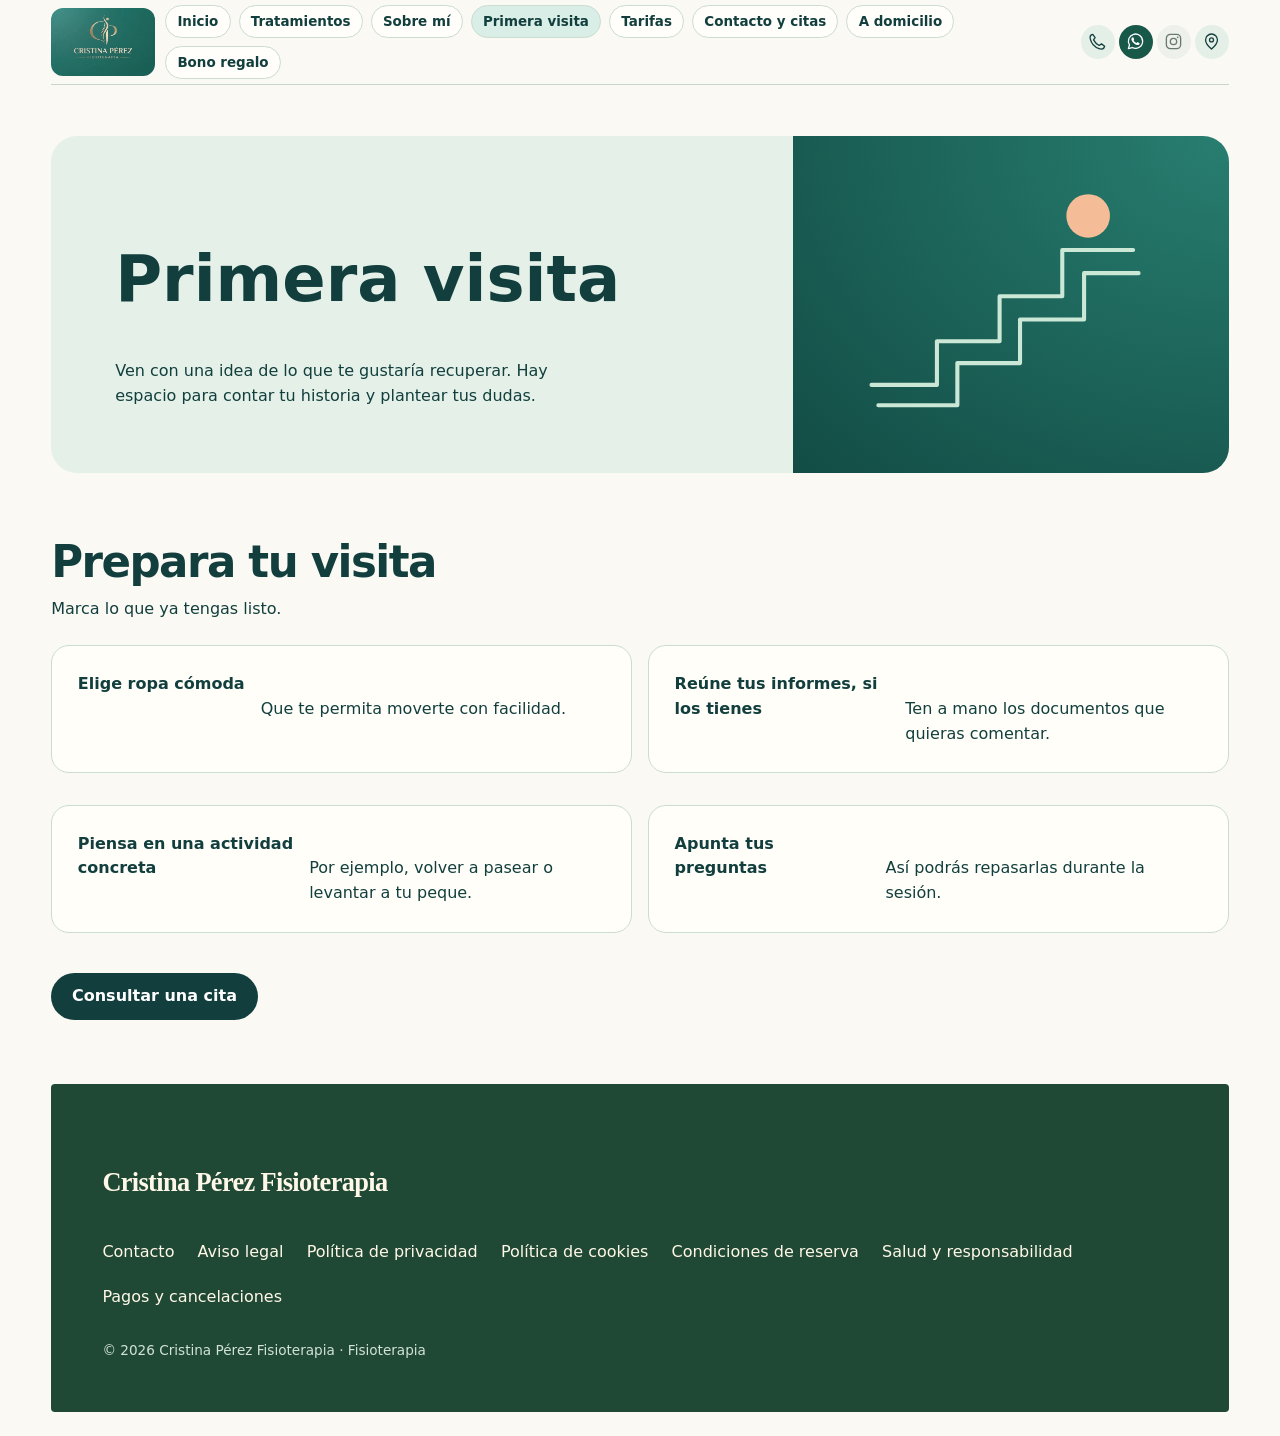
==== primera-visita/index.html @ 418c9888 "Migrar la web de Cristina Pérez a seis páginas independientes" ====
<!doctype html>
<html lang="es">
<head>
<meta charset="utf-8">
<meta name="viewport" content="width=device-width,initial-scale=1">
<title>Primera visita · Cristina Pérez Fisioterapia en Burgos</title>
<link rel="stylesheet" href="../style.css">
<script defer src="../menu.js">
</script>
</head>
<body>
<div class="wp-site-blocks">
<a class="skip" href="#contenido">Saltar al contenido</a>
<header class="wp-block-template-part">
<div class="cf-header-row">
<a class="cf-brand" href="../index.html" rel="home">
<img src="../assets/cristina-perez-fisioterapia.png" width="820" height="538" alt="Cristina Pérez Fisioterapia — Inicio">
</a>
<nav class="site-nav" aria-label="Menú principal">
<button class="menu-toggle" aria-expanded="false" aria-controls="menu-links">Menú</button>
<div id="menu-links">
<a href="../index.html">Inicio</a>
<a href="../tratamientos/index.html">Tratamientos</a>
<a href="../sobre-mi/index.html">Sobre mí</a>
<a href="../primera-visita/index.html" aria-current="page">Primera visita</a>
<a href="../tarifas/index.html">Tarifas</a>
<a href="../contacto-y-citas/index.html">Contacto y citas</a>
<a href="../tarifas/index.html#domicilio">A domicilio</a>
<a href="../tarifas/index.html#bono-regalo">Bono regalo</a>
</div>
</nav>
<div class="cf-contact-strip" role="group" aria-label="Contacto y redes sociales">
<a href="tel:+34682809669" aria-label="Llamar al 682 809 669" title="Llamar al 682 809 669">
<svg aria-hidden="true" viewBox="0 0 24 24">
<path d="m6 3 3 4-2 3a17 17 0 0 0 7 7l3-2 4 3c-1 4-4 4-7 3C8 19 4 14 2.8 8.4 2.3 5.6 3.2 3.5 6 3Z"/>
</svg>
</a>
<a class="cf-contact-whatsapp" aria-label="Escribir por WhatsApp" title="Escribir por WhatsApp" href="https://wa.me/34682809669?text=Hola%2C%20me%20gustar%C3%ADa%20contactar%20con%20la%20consulta%20de%20fisioterapia.">
<svg aria-hidden="true" viewBox="0 0 24 24">
<path d="M21 11.6a9 9 0 0 1-13.2 8L3 21l1.4-4.6A9 9 0 1 1 21 11.6Z"/>
<path fill="currentColor" stroke="none" d="M8.1 7c.3-.3.9-.3 1.2-.1l1 2.1c.2.3 0 .6-.2.9l-.5.6c.8 1.6 2 2.8 3.8 3.5l.7-.9c.2-.3.5-.4.8-.2l2 .9c.3.2.3.5.2.9-.3 1.4-1.6 2.1-2.9 1.8-3.6-.8-7-4-7.4-7.2-.1-.9.5-1.8 1.3-2.3Z"/>
</svg>
</a>
<button type="button" disabled aria-label="Instagram, próximamente" title="Instagram, próximamente">
<svg aria-hidden="true" viewBox="0 0 24 24">
<rect x="3" y="3" width="18" height="18" rx="5"/>
<circle cx="12" cy="12" r="4"/>
<circle cx="17.3" cy="6.8" r="1" fill="currentColor" stroke="none"/>
</svg>
</button>
<a href="https://www.google.com/maps/search/?api=1&amp;query=C%2F%20Trujillo%206-8%2C%2009007%20Burgos%2C%20Espa%C3%B1a" aria-label="Ver la dirección de la consulta en Google Maps" title="C/ Trujillo 6-8, 09007 Burgos">
<svg aria-hidden="true" viewBox="0 0 24 24">
<path d="M19.5 10c0 5-7.5 11.5-7.5 11.5S4.5 15 4.5 10a7.5 7.5 0 1 1 15 0Z"/>
<circle cx="12" cy="10" r="2.5"/>
</svg>
</a>
</div>
</div>
</header>
<main id="contenido" class="cf-page">
<div class="wp-block-group cf-banner">
<div class="wp-block-group cf-copy">
<h1>Primera visita</h1>
<p>Ven con una idea de lo que te gustaría recuperar. Hay espacio para contar tu historia y plantear tus dudas.</p>
</div>
<div class="wp-block-group cf-art cf-art-primera-visita">
</div>
</div>
<section class="wp-block-group cf-section">
<h2 class="wp-block-heading">Prepara tu visita</h2>
<p>Marca lo que ya tengas listo.</p>
<div class="wp-block-group cf-grid cf-checklist">
<p class="cf-check">
<strong>Elige ropa cómoda</strong>
<br>Que te permita moverte con facilidad.</p>
<p class="cf-check">
<strong>Reúne tus informes, si los tienes</strong>
<br>Ten a mano los documentos que quieras comentar.</p>
<p class="cf-check">
<strong>Piensa en una actividad concreta</strong>
<br>Por ejemplo, volver a pasear o levantar a tu peque.</p>
<p class="cf-check">
<strong>Apunta tus preguntas</strong>
<br>Así podrás repasarlas durante la sesión.</p>
</div>
<div class="wp-block-buttons">
<div class="wp-block-button">
<a class="wp-block-button__link wp-element-button" href="../contacto-y-citas/index.html">Consultar una cita</a>
</div>
</div>
</section>
</main>
<footer class="wp-block-template-part">
<div class="wp-block-group consulta-pie" id="informacion-consulta">
<p class="wp-block-site-title">Cristina Pérez Fisioterapia</p>
<nav class="consulta-pie-links" aria-label="Información de la consulta">
<a href="#consulta-contacto">Contacto</a>
<a href="#consulta-aviso-legal">Aviso legal</a>
<a href="#consulta-privacidad">Política de privacidad</a>
<a href="#consulta-cookies">Política de cookies</a>
<a href="#consulta-reservas">Condiciones de reserva</a>
<a href="#consulta-salud">Salud y responsabilidad</a>
<a href="#consulta-pagos">Pagos y cancelaciones</a>
</nav>
<section class="consulta-ficha" tabindex="-1" id="consulta-contacto" aria-labelledby="titulo-contacto">
<h2 id="titulo-contacto">Contacto</h2>
<address class="cf-contact-data">
<a href="https://www.google.com/maps/search/?api=1&amp;query=C%2F%20Trujillo%206-8%2C%2009007%20Burgos%2C%20Espa%C3%B1a">C/ Trujillo 6-8, 09007 Burgos</a>
<a href="mailto:cperezfisioterapia@gmail.com">cperezfisioterapia@gmail.com</a>
</address>
<p>Para pedir cita, cambiar una visita o consultar el horario, utiliza el canal de atención indicado en la página de contacto. Indica tu nombre, cómo prefieres que te respondamos y qué días te vienen bien. Reserva los informes y los detalles de salud para la consulta.</p>
<p>
<a href="../contacto-y-citas/index.html">Ir a Contacto y citas</a>
</p>
<a class="consulta-cerrar" href="#informacion-consulta">Cerrar apartado</a>
</section>
<section class="consulta-ficha" tabindex="-1" id="consulta-aviso-legal" aria-labelledby="titulo-aviso-legal">
<h2 id="titulo-aviso-legal">Aviso legal</h2>
<p>Esta web presenta los servicios de la consulta y facilita el contacto con el centro. Los textos y las imágenes pertenecen a sus titulares. Para reproducirlos fuera de los usos permitidos por la ley, solicita autorización.</p>
<p>Titular: [nombre o razón social]. NIF: [NIF]. Domicilio profesional: C/ Trujillo 6-8, 09007 Burgos. Correo: <a href="mailto:cperezfisioterapia@gmail.com">cperezfisioterapia@gmail.com</a>. Profesional responsable: [nombre, titulación, país de expedición, colegio y número de colegiación]. Registro o autorización sanitaria: [datos del centro y autoridad competente]. Normas profesionales: [enlace].</p>
<a class="consulta-cerrar" href="#informacion-consulta">Cerrar apartado</a>
</section>
<section class="consulta-ficha" tabindex="-1" id="consulta-privacidad" aria-labelledby="titulo-privacidad">
<h2 id="titulo-privacidad">Política de privacidad</h2>
<p>El responsable identificado en el aviso legal utiliza los datos que facilitas para responder a tu consulta y gestionar tu solicitud de cita. Para organizar una visita, la base es tu petición de medidas previas a la prestación del servicio. La atención sanitaria y la historia clínica cuentan con información específica que el centro debe facilitarte al iniciar la asistencia.</p>
<p>Puedes solicitar acceso, rectificación, supresión, oposición, limitación y, cuando proceda, portabilidad mediante el correo del aviso legal. Si el tratamiento depende de tu consentimiento, puedes retirarlo. También puedes reclamar ante la Agencia Española de Protección de Datos.</p>
<p>Conservación de las solicitudes: [plazo o criterio]. Proveedores que intervienen en el contacto y la agenda: [indicar]. Transferencias internacionales y garantías: [indicar si proceden].</p>
<a class="consulta-cerrar" href="#informacion-consulta">Cerrar apartado</a>
</section>
<section class="consulta-ficha" tabindex="-1" id="consulta-cookies" aria-labelledby="titulo-cookies">
<h2 id="titulo-cookies">Política de cookies</h2>
<p>Estas páginas no instalan cookies propias. Si abres WhatsApp o Google Maps, pasarás a un servicio externo con su propia política de privacidad. Puedes revisar y eliminar las cookies desde los ajustes de tu navegador.</p>
<a class="consulta-cerrar" href="#informacion-consulta">Cerrar apartado</a>
</section>
<section class="consulta-ficha" tabindex="-1" id="consulta-reservas" aria-labelledby="titulo-reservas">
<h2 id="titulo-reservas">Condiciones de reserva</h2>
<p>Al solicitar cita, indica el tipo de visita y tu disponibilidad. Espera la confirmación del centro con el día, la hora y el lugar antes de desplazarte. Consulta el precio y la duración de la sesión al reservar.</p>
<p>Si necesitas adaptar el acceso o acudir con acompañante, coméntalo al concertar la visita. Para cambiar la hora, responde por el mismo canal e identifica la cita que deseas modificar.</p>
<a class="consulta-cerrar" href="#informacion-consulta">Cerrar apartado</a>
</section>
<section class="consulta-ficha" tabindex="-1" id="consulta-salud" aria-labelledby="titulo-salud">
<h2 id="titulo-salud">Salud y responsabilidad</h2>
<p>La información de esta web es de carácter general. En la primera visita, el profesional valorará contigo el motivo de consulta y explicará las opciones de tratamiento para que puedas decidir. Puedes hacer preguntas o pedir que se interrumpa la sesión en cualquier momento.</p>
<p>Durante la valoración, comunica las intervenciones recientes, la medicación y cualquier cambio de salud relevante. En una emergencia, llama al 112.</p>
<a class="consulta-cerrar" href="#informacion-consulta">Cerrar apartado</a>
</section>
<section class="consulta-ficha" tabindex="-1" id="consulta-pagos" aria-labelledby="titulo-pagos">
<h2 id="titulo-pagos">Pagos y cancelaciones</h2>
<p>Antes de confirmar tu cita, consulta el importe total, los medios de pago aceptados y si se solicita una señal. Puedes pedir el justificante o la factura de la sesión.</p>
<p>Si necesitas cancelar, avisa cuanto antes por el canal de reserva. Si ya has abonado una señal, indica la fecha de la cita y solicita información sobre su devolución o aplicación a otra visita.</p>
<p>Condiciones de la consulta: [medios de pago], [antelación para cancelar], [importe y condiciones de la señal, si existe] y [condiciones y plazo de devolución].</p>
<a class="consulta-cerrar" href="#informacion-consulta">Cerrar apartado</a>
</section>
<p class="consulta-creditos">© 2026 Cristina Pérez Fisioterapia · Fisioterapia</p>
</div>
</footer>
</div>
</body>
</html>
---- style.css ----
:root{--ink:#123f3d;--jade:#00766c;--mist:#d9eee6;--paper:#faf9f4}
body{background:var(--paper);color:var(--ink)}
.wp-site-blocks{max-width:1440px;margin:auto}
header.wp-block-template-part{padding:5px 0;border-bottom:1px solid #c6d6cc}
.wp-block-site-title a,.wp-block-navigation a{text-decoration:none}
.wp-block-site-title{font-weight:700;letter-spacing:-.04em}
.wp-block-navigation{font-size:.94rem}
.wp-block-navigation a:hover{text-decoration:underline;text-underline-offset:5px}
.consulta-hero{display:grid;grid-template-columns:1.07fr .93fr;align-items:stretch;margin:clamp(18px,4vw,60px) auto!important;background:#e4f0e8;border-radius:28px;overflow:hidden}
.consulta-intro{padding:clamp(26px,5vw,84px);align-self:center}
.consulta-intro h1{font-size:clamp(3rem,6.8vw,6.6rem);line-height:.99;letter-spacing:-.061em;margin:26px 0;color:var(--ink)}
.consulta-intro h1 em{color:var(--jade);font-weight:400}
.consulta-intro p{max-width:40ch}
.consulta-label{font-size:.75rem;letter-spacing:.12em;text-transform:uppercase;font-weight:750}
.wp-block-button__link{border-radius:100px;background:var(--ink);color:white;padding:.72em 1.3em;font-weight:650;font-size:1rem}
.wp-block-button__link:hover{background:#006c64;color:white}
.consulta-intro .wp-block-buttons{margin-top:28px;gap:12px}
.consulta-intro .wp-block-button:nth-child(2) a{background:transparent;color:var(--ink);box-shadow:inset 0 0 0 1px var(--ink)}
.consulta-art{position:relative;isolation:isolate;overflow:hidden;margin:0!important;min-height:340px;background:linear-gradient(145deg,#125653,#087a71 65%,#449a88)}
.consulta-art:before,.consulta-art:after,.consulta-art i,.consulta-art b{content:"";position:absolute;display:block;border-radius:50%;transform:rotate(-32deg)}
.consulta-art:before{width:85%;height:120%;top:-42%;left:12%;background:repeating-radial-gradient(ellipse at center,transparent 0 12px,#aeebce 13px 14px,transparent 15px 20px)}
.consulta-art i{width:88%;height:127%;left:31%;top:24%;background:repeating-radial-gradient(ellipse at center,transparent 0 9px,#c1efdc 10px 11px,transparent 12px 18px)}
.consulta-art b{width:20%;aspect-ratio:1;background:#f4ba94;left:12%;bottom:17%}
.consulta-contenido{margin:clamp(32px,6vw,84px) auto}
main h2{letter-spacing:-.035em;font-size:clamp(1.85rem,3.4vw,3rem)}
main .wp-block-post-title{padding-top:.55em;letter-spacing:-.05em}
footer.wp-block-template-part{margin-top:60px;padding:18px 0 30px}
a:focus-visible,button:focus-visible{outline:3px solid #b36331;outline-offset:4px}
@media(max-width:760px){.consulta-hero{grid-template-columns:1fr}.consulta-art{min-height:190px;max-height:190px}.consulta-intro{padding:30px 24px}.consulta-intro h1{font-size:clamp(3.1rem,12vw,4.6rem)}}

/* Cabecera de la consulta */
.cf-header-row {
    display: grid;
    grid-template-columns: minmax(104px,1fr) auto minmax(150px,1fr);
    align-items: center;
    gap: 10px;
}
.cf-header-row > * { margin-block: 0; }
.cf-header-row .wp-block-navigation { justify-self: center; font-size: .84rem; }
header .wp-block-navigation :is(.wp-block-navigation__container, .wp-block-page-list) {
    gap: 5px;
    justify-content: center;
    flex-wrap: wrap;
}
header .wp-block-navigation .wp-block-navigation-item > a {
    display: inline-flex;
    align-items: center;
    box-sizing: border-box;
    min-height: 32px;
    padding: 5px 9px;
    border: 1px solid #cbdbd2;
    border-radius: 30px;
    background: #fffefa;
    color: #244e44;
    font-weight: 580;
    line-height: 1.3;
    text-decoration: none;
}
header .wp-block-navigation .wp-block-navigation-item > a:is(:hover, :focus-visible),
header .wp-block-navigation .wp-block-navigation-item > a[aria-current="page"],
header .wp-block-navigation .current-menu-item > a {
    border-color: #53917e;
    background: #d9eee6;
    color: #143f36;
}
header .wp-block-navigation .wp-block-navigation-item > a[href$="/contacto-y-citas/"],
header .wp-block-navigation .wp-block-navigation-item > a[href$="/contacto-y-citas"] {
    border-color: #175345;
    background: #175345;
    color: white;
}
header .wp-block-navigation button:is(.wp-block-navigation__responsive-container-open,.wp-block-navigation__responsive-container-close) {
    padding: 10px;
    border: 1px solid #cbdbd2;
    border-radius: 14px;
    background: #f3f8f3;
}
header .wp-block-navigation .is-menu-open .wp-block-navigation__responsive-container-content :is(.wp-block-navigation__container,.wp-block-page-list) {
    align-items: stretch;
    width: 100%;
    gap: 12px;
}
header .wp-block-navigation .is-menu-open .wp-block-navigation__responsive-container-content .wp-block-navigation-item > a {
    width: 100%;
    padding: 13px 28px;
    justify-content: flex-start;
    text-align: start;
    overflow-wrap: anywhere;
}

footer.wp-block-template-part {padding:0}
.consulta-pie {background:#204935;color:#fff8e8;padding:clamp(24px,4vw,54px);border-radius:4px}
.consulta-pie a {color:inherit}
.consulta-pie .wp-block-site-title {font-family:Georgia,serif;font-size:1.65rem;letter-spacing:-.025em;color:inherit}
.consulta-pie-links {display:flex;flex-wrap:wrap;gap:0 1.45rem;margin:1rem 0}
.consulta-pie-links a {padding:.65em 0;font-size:1rem;text-decoration:none}
.consulta-pie a:hover {text-decoration:underline;text-underline-offset:.24em}
.consulta-pie a:focus-visible {outline-color:#ffdf93}
.consulta-creditos {font-size:.85rem;color:#d2e3d5;margin:1.2rem 0 0}
.consulta-ficha {display:none;max-width:70ch;background:#f8f8ef;color:#183e32;padding:clamp(20px,3vw,34px);border-radius:8px;scroll-margin-top:3rem}
.consulta-ficha:target {display:block}
.consulta-ficha h2 {font-size:1.6rem;color:inherit;margin:0}
.consulta-ficha p {line-height:1.6}
.consulta-ficha .consulta-cerrar {display:inline-block;padding:.4rem 0;font-weight:600}
.editor-styles-wrapper .consulta-ficha {display:block}
/* Marca y páginas interiores */
.cf-brand {
    display: block;
    width: 104px;
    max-width: 100%;
}
.cf-brand img {
    display: block;
    width: 100%;
    height: auto;
    border-radius: 12px;
}
.cf-page { max-width: 1180px; margin-inline: auto; }
.cf-banner {
    display: grid;
    grid-template-columns: minmax(0, 1.7fr) minmax(220px, 1fr);
    margin-block: clamp(24px, 4vw, 58px);
    border-radius: 26px;
    background: #e4f0e8;
    overflow: hidden;
}
.cf-copy { align-self: center; padding: clamp(26px, 5vw, 72px); }
.cf-copy .wp-block-post-title { font-size: clamp(2.8rem, 6.5vw, 6rem); margin: 0; padding: 0; }
.cf-copy p { max-width: 44ch; margin: 1.1rem 0 0; }
.cf-art {
    display: grid;
    place-items: center;
    margin: 0;
    color: #cae8d5;
    background: radial-gradient(ellipse at top right, #287e70, #124c45);
}
.cf-art svg { width: 75%; max-height: 260px; stroke: currentColor; stroke-width: 3; stroke-linecap: round; stroke-linejoin: round; }
.cf-art .sun { fill: #f4bd98; stroke: none; }
.cf-art-contacto-y-citas { --cf-art-image: url("assets/contacto-y-citas.svg"); }
.cf-art-primera-visita { --cf-art-image: url("assets/primera-visita.svg"); }
.cf-art-sobre-mi { --cf-art-image: url("assets/sobre-mi.svg"); }
.cf-art-tratamientos { --cf-art-image: url("assets/tratamientos.svg"); }
.cf-art::before { content: ""; width: 75%; height: 100%; min-height: 126px; max-height: 260px; background: var(--cf-art-image) center / contain no-repeat; }
.wp-block-post-content.is-layout-constrained > .cf-editable-page { max-width: none; }
.cf-grid > *, .cf-card p.cf-kicker { margin-block-start: 0; }
.cf-reservas > .wp-block-buttons { margin-top: 20px; }
.cf-section { margin-block: clamp(32px, 5vw, 70px); }
.cf-section h2 { margin: 0; }
.wp-block-post-content.is-layout-constrained > .cf-techniques { max-width: none; }
.cf-techniques { margin-block: clamp(36px, 6vw, 80px); }
.cf-techniques h2 { margin: 0 0 24px; }
.cf-technique-grid {
    display: grid;
    grid-template-columns: repeat(auto-fit, minmax(min(100%, 275px), 1fr));
    gap: clamp(14px, 2vw, 24px);
}
.cf-technique-grid > .cf-technique {
    margin: 0;
    padding: clamp(22px, 2.5vw, 36px);
    border: 1px solid #cdded2;
    border-radius: 24px 24px 24px 6px;
    background: linear-gradient(145deg, #edf6ef, #fffef8 75%);
}
.cf-technique::before {
    content: "";
    display: block;
    width: 32px;
    height: 32px;
    margin-bottom: 20px;
    background: url("assets/tecnicas.svg") 0 var(--icon-offset, 0px) / 32px 288px no-repeat;
}
.cf-technique-movilizacion { --icon-offset: -32px; }
.cf-technique-manipulacion { --icon-offset: -64px; }
.cf-technique-ejercicio { --icon-offset: -96px; }
.cf-technique-pilates { --icon-offset: -128px; }
.cf-technique-neurodinamia { --icon-offset: -160px; }
.cf-technique-seca { --icon-offset: -192px; }
.cf-technique-atm { --icon-offset: -224px; }
.cf-technique-cefaleas { --icon-offset: -256px; }
.cf-technique h3 { margin: 0; font-size: clamp(1.5rem, 2.5vw, 2rem); line-height: 1.12; }
.cf-technique p { margin: .75em 0 0; line-height: 1.55; }
.cf-section > p { margin: .6rem 0 0; }
.cf-grid { display: grid; grid-template-columns: repeat(3,minmax(0,1fr)); gap: 16px; margin: 24px 0; align-items: start; }
.cf-card, .cf-check {
    border: 1px solid #cbdcd1;
    border-radius: 18px;
    background: #fffef9;
    overflow-wrap: anywhere;
}
.cf-card summary, article.cf-card, .cf-card > div, .cf-check { padding: clamp(18px, 2vw, 30px); }
.cf-card summary { display: flex; justify-content: space-between; gap: 12px; align-items: center; font-weight: 650; cursor: pointer; list-style: none; }
.cf-card summary::-webkit-details-marker { display: none; }
.cf-card summary::after { content: "+"; font-size: 1.3em; line-height: 1; color: var(--jade); }
.cf-card[open] summary::after { content: "−"; }
.cf-card[open], .cf-check:has(input:checked) { background: #e7f2ea; }
.cf-card summary:hover, .cf-check:hover { background: #edf5ee; border-radius: 18px; }
.cf-card summary:focus-visible, .cf-check:focus-within { outline: 3px solid #a65e34; outline-offset: 2px; border-radius: 18px; }
.cf-card > div { padding-top: 0; }
.cf-card h3 { font-size: 1.5rem; margin: 0; }
.cf-card p { margin: .7rem 0 0; }
.cf-kicker { display: block; font-size: .86rem; font-weight: 650; color: #22685a; margin-bottom: 1rem; }
.cf-checklist { grid-template-columns: repeat(2,minmax(0,1fr)); align-items: stretch; }
.cf-check { display: flex; align-items: start; gap: 16px; cursor: pointer; }
.cf-check input { width: 20px; height: 20px; flex: none; margin: .3rem 0 0; accent-color: #176955; }
.cf-check small { display: block; margin-top: .3em; font-size: .96rem; }
.cf-link { display: inline-flex; gap: 16px; align-items: center; background: #185849; color: #fff; padding: .7em 1.2em; border-radius: 40px; text-decoration: none; font-weight: 650; }
.cf-link:hover { background: #006c64; color: white; }
.cf-reservas { background: #e8f2e9; border-radius: 22px; padding: clamp(22px, 4vw, 48px); }
.cf-reservas-acciones { display: flex; align-items: center; flex-wrap: wrap; gap: 12px 18px; margin-top: 20px; }
.cf-whatsapp { background: #126747; }
.cf-agenda { display: block; width: 100%; height: 720px; margin-top: 24px; border: 0; border-radius: 12px; background: white; }
@media (max-width: 600px) { .cf-reservas:has(.cf-agenda) { padding-inline: 12px; } }
.cf-page .wp-block-post-featured-image img { border-radius: 18px; }
.cf-contact-strip {
    display: flex; align-items: center; justify-self: end; gap: 4px;
}
.cf-contact-strip :is(a, button) {
    display: inline-grid; place-items: center;
    width: 34px; height: 34px; box-sizing: border-box; padding: 0; border: 0; border-radius: 50%;
    color: var(--ink); background: #e4efe7; text-decoration: none;
}
.cf-contact-strip a.cf-contact-whatsapp { background: #185849; color: white; }
.cf-contact-strip button:disabled { color: #697870; background: #edf0eb; cursor: default; }
.cf-contact-strip a:hover { box-shadow: inset 0 0 0 2px currentColor; }
.cf-contact-strip svg { width: 19px; height: 19px; fill: none; stroke: currentColor; stroke-width: 1.65; stroke-linecap: round; stroke-linejoin: round; }
.cf-contact-data { display: grid; gap: .35em; margin-block: 1em; font-style: normal; overflow-wrap: anywhere; }
@media (max-width: 1150px) {
    .cf-header-row { grid-template-columns: minmax(0,1fr) auto auto; gap: clamp(4px,1vw,12px); }
    .cf-header-row .cf-brand { width: 94px; }
    .cf-header-row .wp-block-navigation { grid-column: 3; grid-row: 1; }
    .cf-header-row .cf-contact-strip { grid-column: 2; grid-row: 1; }
    header .cf-header-row .wp-block-navigation__responsive-container:not(.is-menu-open) { display: none; }
    header .cf-header-row .wp-block-navigation__responsive-container-open { display: flex; }
}
.cf-offers { max-width: 1180px; margin: clamp(36px,6vw,76px) auto; }
.cf-offer-links, .cf-rates { display: grid; gap: 18px; }
.cf-offer-links { grid-template-columns: repeat(2,minmax(0,1fr)); }
.cf-offer-links a, .cf-rate { padding: clamp(22px,3.4vw,44px); border-radius: 22px; color: var(--ink); }
.cf-offer-links a { display: grid; gap: 10px; background: #e4efe5; text-decoration: none; }
.cf-offer-links a:last-child, .cf-rate-bono-regalo { background: #f5e6da; }
.cf-offer-links strong { font: 400 clamp(1.6rem,3vw,2.4rem)/1.15 Georgia,serif; }
.cf-offer-links span { display: flex; align-items: center; justify-content: space-between; font-weight: 600; }
.cf-offer-links a:hover span { text-decoration: underline; text-underline-offset: 4px; }
.cf-offer-links a::before, .cf-rate-domicilio::before, .cf-rate-bono-regalo::before {
    content: ""; width: 42px; height: 42px; background: url("assets/domicilio.svg") center / contain no-repeat;
}
.cf-offer-links a:last-child::before, .cf-rate-bono-regalo::before { background-image: url("assets/regalo.svg"); }
.cf-pricing-page .wp-block-post-title { margin-bottom: .2em; }
.cf-rates { grid-template-columns: repeat(3,minmax(0,1fr)); margin-block: 28px; }
.cf-rate { display: flex; flex-direction: column; gap: 16px; scroll-margin-top: 24px; border: 1px solid #cddad0; }
.cf-rate-consulta { background: #fffdf7; }
.cf-rate-domicilio { background: #e4efe5; }
.cf-rate-consulta::before { content: ""; width: 42px; height: 42px; background: url("assets/movimiento.svg") center / contain no-repeat; }
.cf-rates .cf-rate, .cf-rate > * { margin: 0; }
.cf-rate h2 { font-size: clamp(1.75rem,3vw,2.4rem); }
.cf-rate .cf-price { font-weight: 700; color: #335e4d; }
.cf-rate .wp-block-buttons { margin-top: auto; }
@media (max-width: 800px) {
    .cf-rates { grid-template-columns: 1fr; }
}
@media (max-width: 600px) {
    .cf-offer-links { grid-template-columns: 1fr; }
    .cf-contact-strip { justify-content: flex-start; }
}
@media (max-width: 760px) {
    .cf-banner, .cf-grid { grid-template-columns: 1fr; }
    .cf-art svg { height: 126px; }
    .cf-grid { gap: 10px; }
}

* { box-sizing: border-box; }
body { margin: 0; font: 1rem/1.55 system-ui, sans-serif; }
.wp-site-blocks { padding: 0 clamp(12px, 4vw, 64px) 24px; }
h1, h2, h3 { line-height: 1.15; }
h1 { font-size: clamp(2.25rem, 5vw, 4.5rem); }
a { color: inherit; }
.wp-block-buttons, #menu-links { display: flex; flex-wrap: wrap; align-items: center; gap: 8px; }
.wp-block-button__link { display: inline-block; text-decoration: none; }
#menu-links a, .menu-toggle { color: var(--ink); background: #fffefa; border: 1px solid #cbdcd1; border-radius: 2rem; padding: .42rem .7rem; font: 600 .84rem/1.3 system-ui,sans-serif; text-decoration: none; }
#menu-links a:hover, #menu-links a[aria-current] { background: var(--mist); }
.menu-toggle { display: none; cursor: pointer; }
.site-nav { position: relative; }
.skip { position: absolute; left: 1rem; top: -10rem; }
.skip:focus { top: .5rem; z-index: 5; background: white; padding: .5rem; }
@media (max-width: 1150px) {
  .site-nav { grid-column: 3; grid-row: 1; }
  .interactive .menu-toggle { display: block; min-height: 40px; }
  .interactive #menu-links { display: none; position: absolute; z-index: 4; right: 0; top: calc(100% + 6px); width: min(17rem, 88vw); padding: 14px; border: 1px solid #cbdcd1; border-radius: 16px; background: var(--paper); box-shadow: 0 8px 24px #173d3026; }
  .interactive [aria-expanded="true"] + #menu-links { display: grid; }
  .site-nav:not(.interactive) { grid-row: 2; grid-column: 1/-1; }
}
@media (max-width: 380px) {
  .cf-header-row .cf-brand { width: 74px; }
  .cf-contact-strip :is(a,button) { width: 29px; height: 32px; }
}
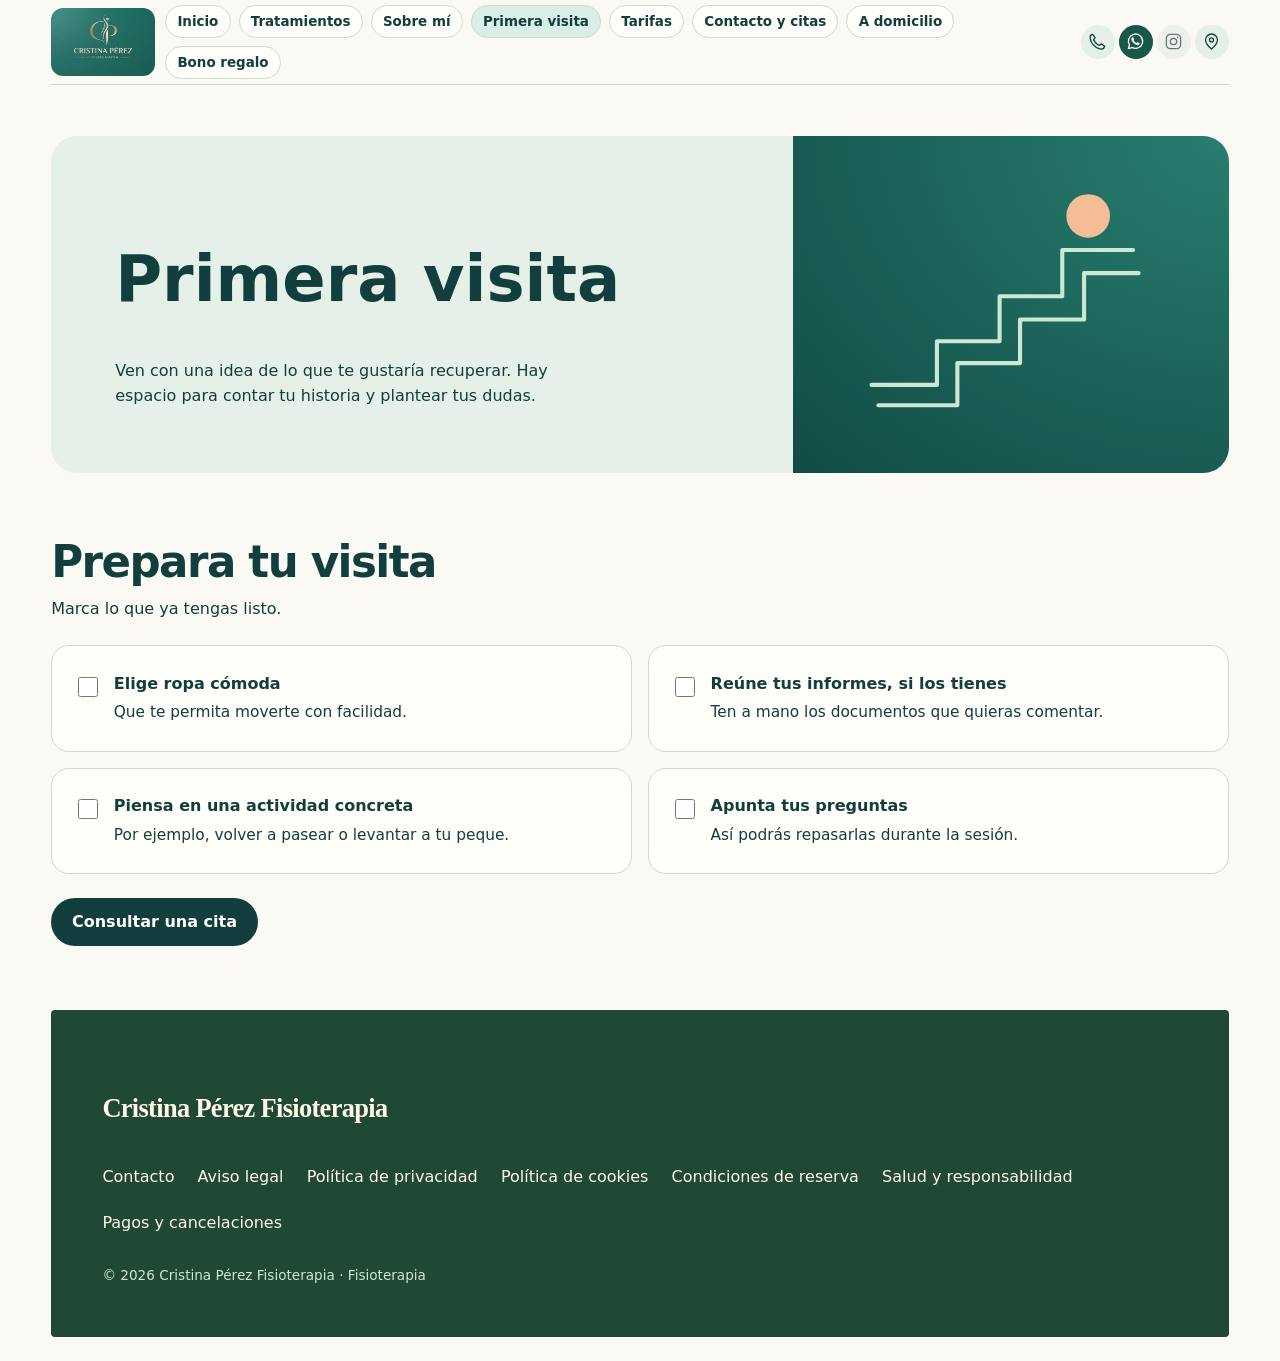
==== commit 4632ea85: "Recuperar casillas y alinear los consejos de primera visita" ====
--- a/primera-visita/index.html
+++ b/primera-visita/index.html
@@ -70,18 +70,22 @@
 <h2 class="wp-block-heading">Prepara tu visita</h2>
 <p>Marca lo que ya tengas listo.</p>
 <div class="wp-block-group cf-grid cf-checklist">
-<p class="cf-check">
-<strong>Elige ropa cómoda</strong>
-<br>Que te permita moverte con facilidad.</p>
-<p class="cf-check">
-<strong>Reúne tus informes, si los tienes</strong>
-<br>Ten a mano los documentos que quieras comentar.</p>
-<p class="cf-check">
-<strong>Piensa en una actividad concreta</strong>
-<br>Por ejemplo, volver a pasear o levantar a tu peque.</p>
-<p class="cf-check">
-<strong>Apunta tus preguntas</strong>
-<br>Así podrás repasarlas durante la sesión.</p>
+<label class="cf-check">
+  <input type="checkbox">
+  <span><strong>Elige ropa cómoda</strong><small>Que te permita moverte con facilidad.</small></span>
+</label>
+<label class="cf-check">
+  <input type="checkbox">
+  <span><strong>Reúne tus informes, si los tienes</strong><small>Ten a mano los documentos que quieras comentar.</small></span>
+</label>
+<label class="cf-check">
+  <input type="checkbox">
+  <span><strong>Piensa en una actividad concreta</strong><small>Por ejemplo, volver a pasear o levantar a tu peque.</small></span>
+</label>
+<label class="cf-check">
+  <input type="checkbox">
+  <span><strong>Apunta tus preguntas</strong><small>Así podrás repasarlas durante la sesión.</small></span>
+</label>
 </div>
 <div class="wp-block-buttons">
 <div class="wp-block-button">
